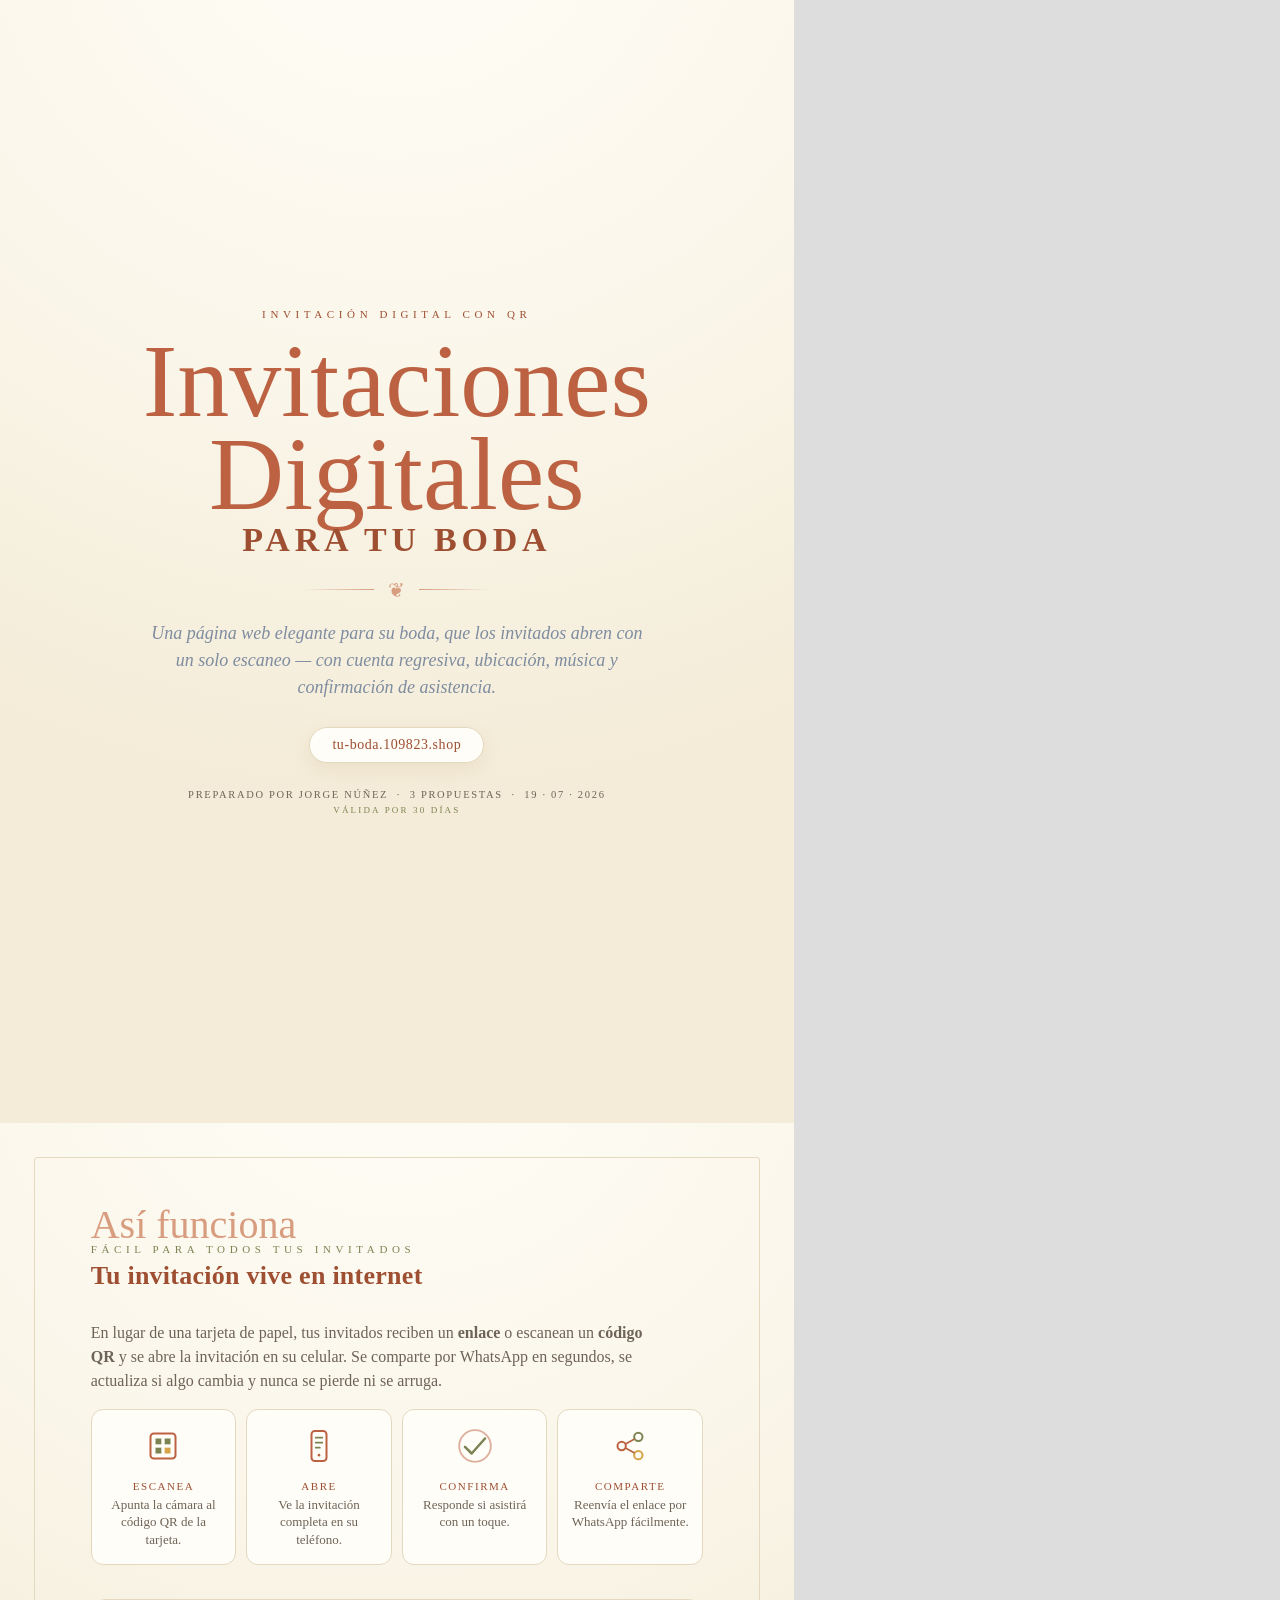
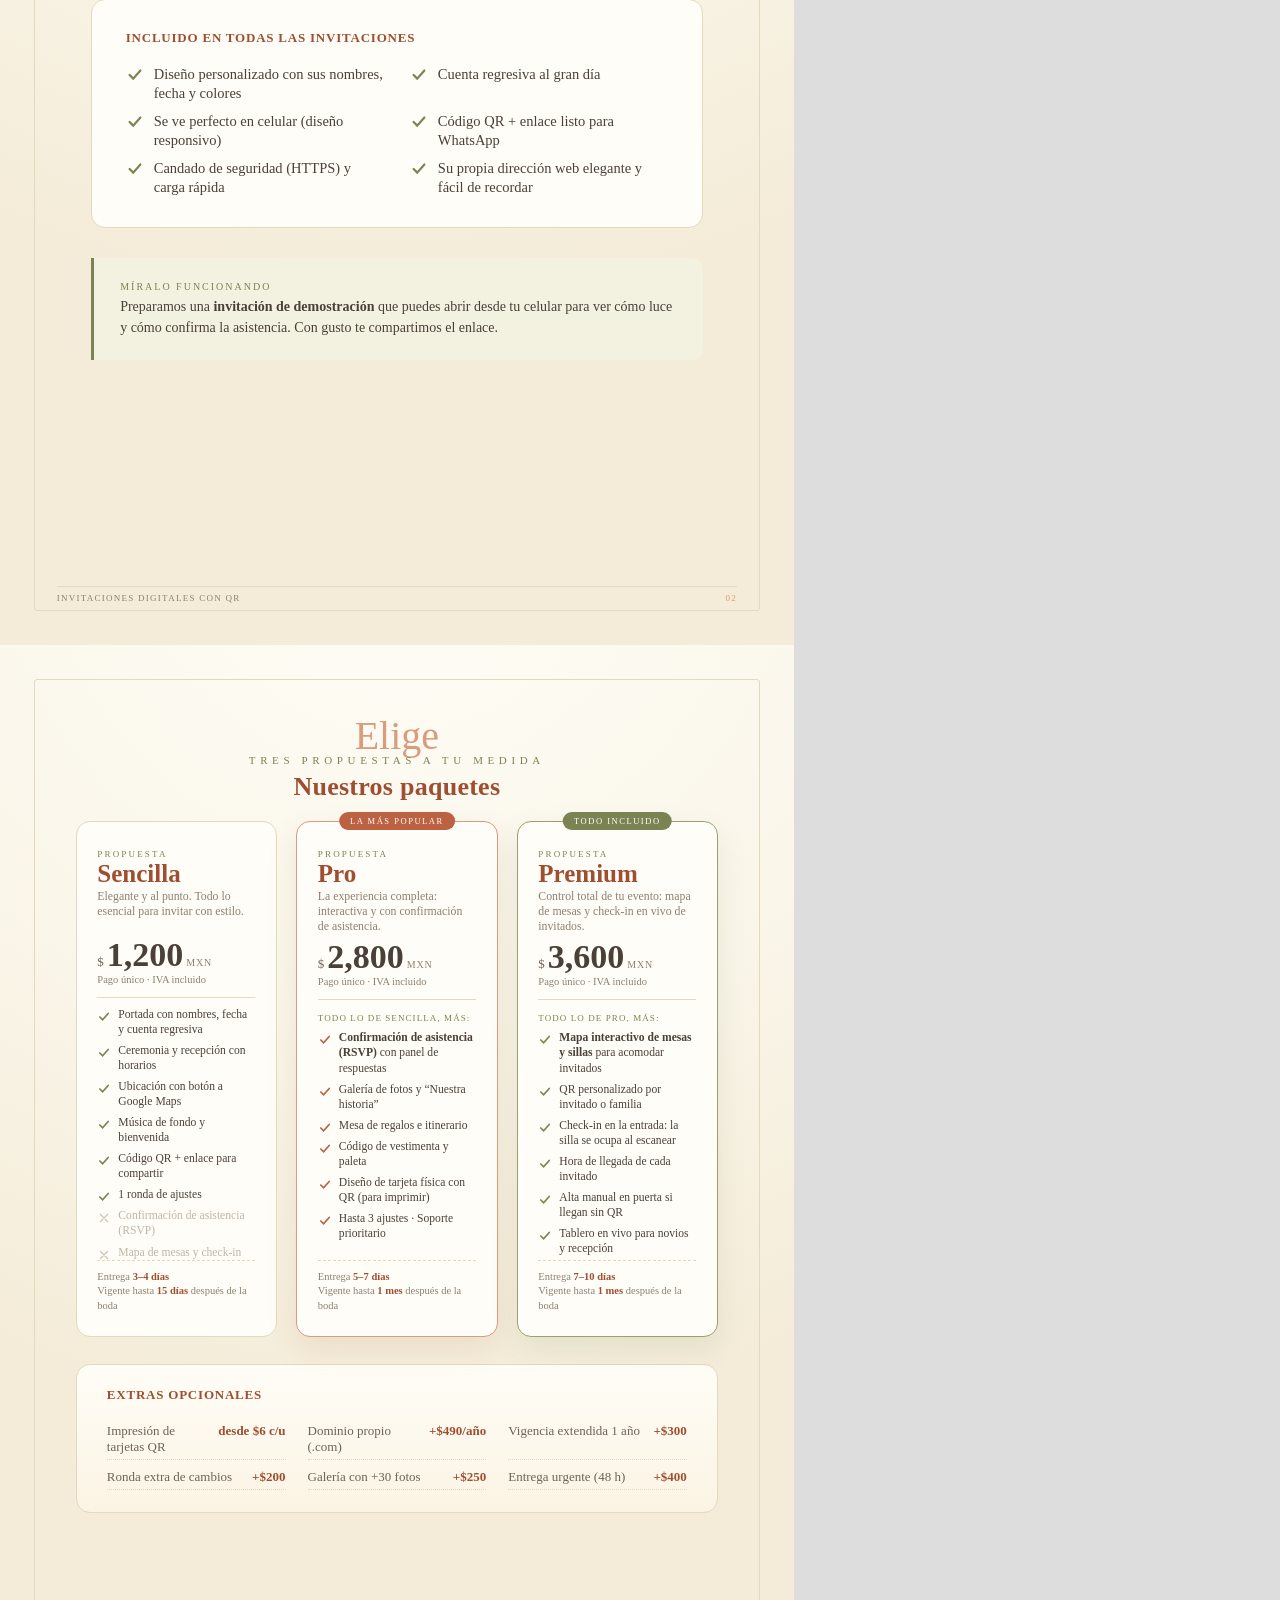
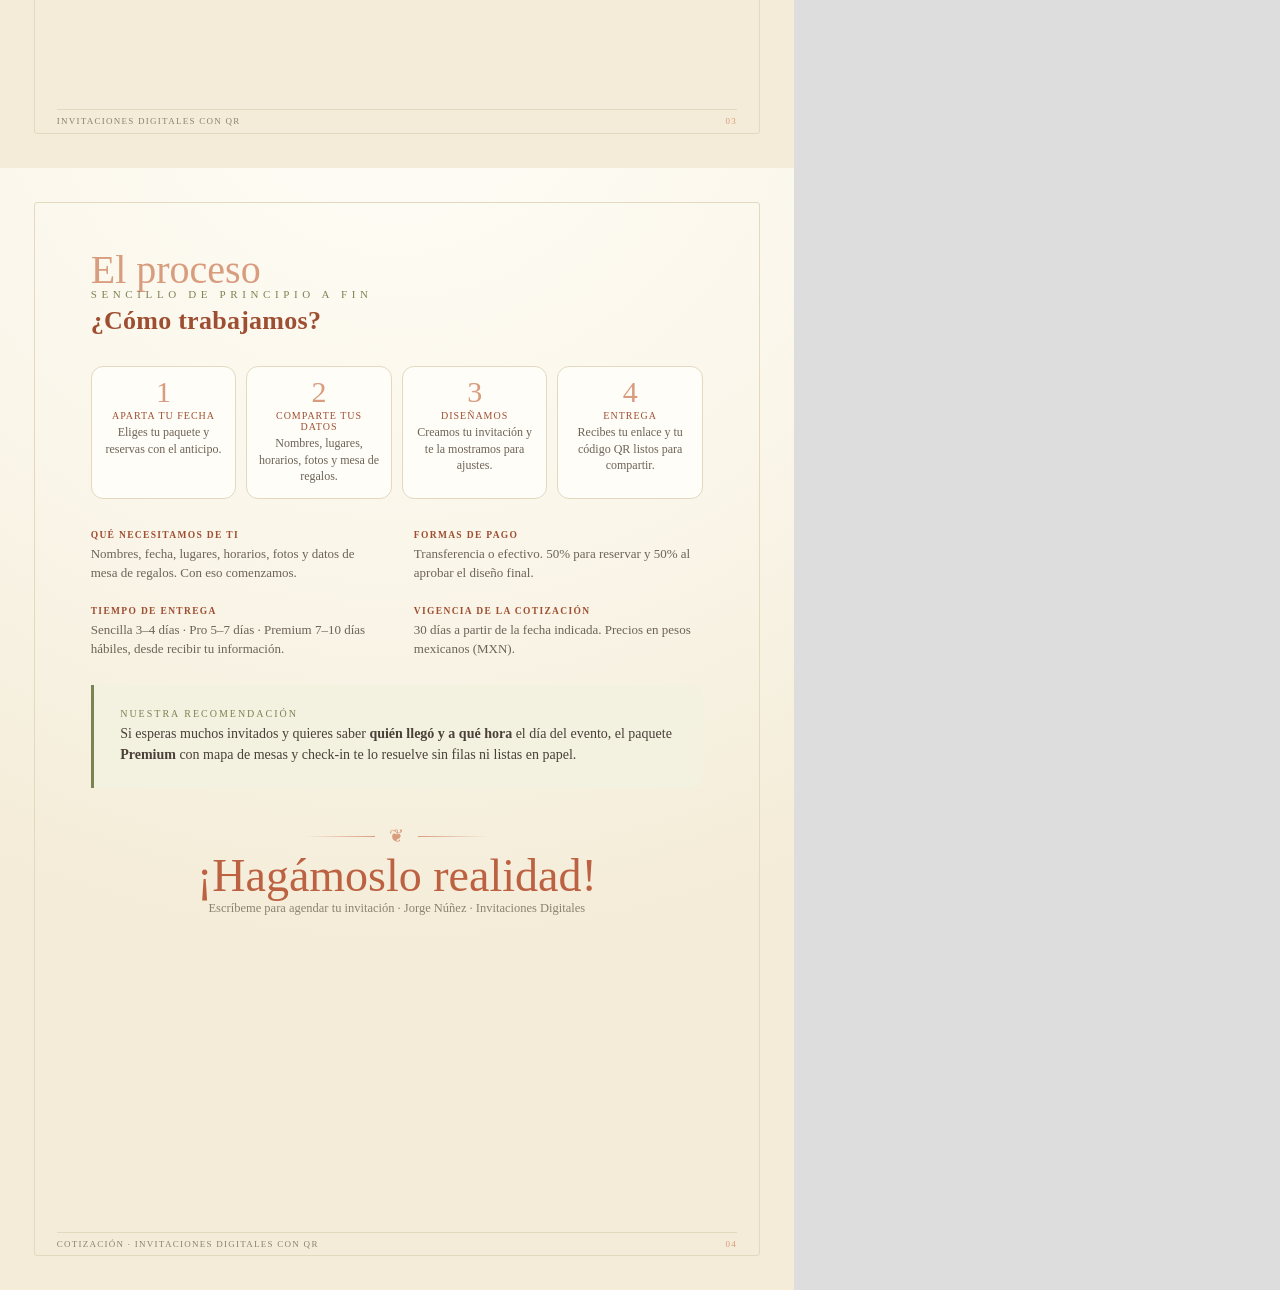
==== fuente/cotizacion_cliente.html @ ea80900f "Cotización 3 planes + demo con arte floral real del ejemplo - Precios actualizados: Sencilla $1,200," ====
<!DOCTYPE html>
<html lang="es">
<head>
<meta charset="utf-8">
<style id="faces">/*FACES*/</style>
<style id="assets">/*ASSETS*/</style>
<style>
:root{
  --cream:#FAF6EA; --cream2:#F4ECD8; --paper:#FFFDF7;
  --terra:#BC6242; --terra-d:#9E4E31; --terra-soft:#D89C7E;
  --olive:#7C8352; --olive-l:#9AA06B; --sage:#B7BE97;
  --slate:#7E8CA0; --slate-l:#A9B3C2;
  --ink:#4A4038; --ink-soft:#6E6357; --muted:#8C8171;
  --gold:#D6A34B; --line:#E4D8BF;
}
*{box-sizing:border-box; margin:0; padding:0;}
@page{size:A4; margin:0;}
html,body{background:#ddd;}
body{font-family:'Corm',serif; color:var(--ink); -webkit-print-color-adjust:exact; print-color-adjust:exact;}
.page{position:relative; width:210mm; height:297mm; overflow:hidden;
  background:radial-gradient(120% 80% at 50% -10%, #FFFDF7 0%, var(--cream) 55%, var(--cream2) 100%);
  page-break-after:always;}
.page:last-child{page-break-after:auto;}
.frame{position:absolute; inset:9mm; border:1px solid var(--line); border-radius:3px;}
.pad{position:absolute; inset:9mm; padding:15mm 15mm;}
.pad.wide{padding:13mm 11mm;}

.script{font-family:'Vibes',cursive; color:var(--terra); line-height:.9;}
.eyebrow{font-family:'Eczar',serif; text-transform:uppercase; letter-spacing:.42em; font-size:11px; color:var(--olive); font-weight:400;}
.eyebrow.t{color:var(--terra-d);}
h1.disp{font-family:'Corm',serif; font-weight:600; color:var(--terra-d); line-height:1.02;}
h2{font-family:'Corm',serif; font-weight:600; color:var(--terra-d); font-size:26px; letter-spacing:.01em;}
h3{font-family:'Eczar',serif; font-weight:600; color:var(--ink); font-size:13px; letter-spacing:.06em; text-transform:uppercase;}
p{font-size:16px; line-height:1.5; color:var(--ink-soft);}
.small{font-size:12.5px; color:var(--muted); line-height:1.5;}
.divider{display:flex; align-items:center; justify-content:center; gap:14px; color:var(--terra-soft);}
.divider::before,.divider::after{content:""; height:1px; width:70px; background:linear-gradient(90deg,transparent,var(--terra-soft));}
.divider::after{background:linear-gradient(270deg,transparent,var(--terra-soft));}

.cover-inner{position:absolute; inset:0; display:flex; flex-direction:column; align-items:center; justify-content:center; text-align:center; padding:0 30mm;}
.url-chip{display:inline-block; font-family:'Eczar',serif; font-size:14px; letter-spacing:.04em; color:var(--terra-d);
  background:var(--paper); border:1px solid var(--line); border-radius:40px; padding:9px 22px; box-shadow:0 6px 18px rgba(160,110,70,.10);}
.cover-foot{position:absolute; left:0; right:0; bottom:20mm; display:flex; justify-content:space-between; padding:0 26mm; align-items:flex-end;}
.cover-foot .lbl{font-family:'Eczar',serif; font-size:9.5px; letter-spacing:.28em; text-transform:uppercase; color:var(--olive);}
.cover-foot .val{font-family:'Corm',serif; font-size:16px; color:var(--ink); font-weight:500;}

.hd{display:flex; flex-direction:column; gap:6px; margin-bottom:8mm;}
.hd .num{font-family:'Vibes',cursive; font-size:40px; color:var(--terra-soft); line-height:.6;}

.steps{display:grid; grid-template-columns:repeat(4,1fr); gap:10px; margin-top:4mm;}
.step{background:var(--paper); border:1px solid var(--line); border-radius:12px; padding:16px 12px; text-align:center;}
.step .ic{width:40px;height:40px;margin:0 auto 10px;}
.step .st{font-family:'Eczar',serif; font-size:11px; letter-spacing:.14em; text-transform:uppercase; color:var(--terra-d); margin-bottom:4px;}
.step .sd{font-size:13px; color:var(--ink-soft); line-height:1.35;}

.always{margin-top:9mm; background:var(--paper); border:1px solid var(--line); border-radius:14px; padding:8mm 9mm;}
.chips{display:grid; grid-template-columns:1fr 1fr; gap:9px 26px; margin-top:5mm;}
.chip{display:flex; gap:10px; align-items:flex-start; font-size:14.5px; color:var(--ink); line-height:1.3;}
.tick{flex:0 0 auto; width:18px; height:18px; margin-top:1px;}

/* 3-up cards */
.cards{display:grid; grid-template-columns:repeat(3,1fr); gap:5mm; margin-top:2mm;}
.card{position:relative; background:var(--paper); border:1px solid var(--line); border-radius:14px; padding:7mm 5.5mm 6mm; display:flex; flex-direction:column;}
.card.pro{border-color:var(--terra-soft); box-shadow:0 12px 30px rgba(160,100,60,.12);}
.card.premium{border-color:var(--olive-l); box-shadow:0 12px 30px rgba(110,120,70,.12);}
.badge{position:absolute; top:-10px; left:50%; transform:translateX(-50%); font-family:'Eczar',serif; font-size:8.5px;
  letter-spacing:.18em; text-transform:uppercase; color:#fff; background:var(--terra); padding:4px 11px; border-radius:20px; white-space:nowrap;}
.badge.olive{background:var(--olive);}
.card .kite{font-family:'Eczar',serif; font-size:9px; letter-spacing:.24em; text-transform:uppercase; color:var(--olive);}
.card .name{font-family:'Corm',serif; font-weight:600; font-size:25px; color:var(--terra-d); margin:1px 0;}
.card .tag{font-size:11.8px; color:var(--muted); min-height:44px; line-height:1.3;}
.price{display:flex; align-items:baseline; gap:3px; margin:5px 0 2px;}
.price .cur{font-family:'Eczar',serif; font-size:13px; color:var(--ink-soft);}
.price .amt{font-family:'Corm',serif; font-weight:600; font-size:34px; color:var(--ink); line-height:1;}
.price .mx{font-family:'Eczar',serif; font-size:10px; color:var(--muted); letter-spacing:.08em;}
.price-note{font-size:10.5px; color:var(--muted); margin-bottom:7px;}
.hr{height:1px; background:var(--line); margin:5px 0 9px;}
.feat{list-style:none; display:flex; flex-direction:column; gap:6px;}
.feat li{position:relative; padding-left:21px; font-size:11.6px; color:var(--ink); line-height:1.3;}
.feat li .tick{position:absolute; left:0; top:2px; width:14px;height:14px;}
.feat li.dim{color:#BEB6A6;}
.feat li.head{padding-left:0; font-family:'Eczar',serif; font-size:9px; letter-spacing:.12em; text-transform:uppercase; color:var(--olive); margin-top:4px;}
.deliver{margin-top:auto; padding-top:9px; font-size:10.5px; color:var(--muted); border-top:1px dashed var(--line); line-height:1.4;}
.deliver b{color:var(--terra-d); font-weight:600;}

.extras{margin-top:7mm; background:linear-gradient(180deg,var(--paper),#FBF4E4); border:1px solid var(--line); border-radius:14px; padding:6mm 8mm;}
.extras-grid{display:grid; grid-template-columns:repeat(3,1fr); gap:5px 22px; margin-top:4mm;}
.ex{display:flex; justify-content:space-between; gap:8px; font-size:13px; padding:4px 0; border-bottom:1px dotted var(--line);}
.ex span{color:var(--ink-soft);} .ex b{color:var(--terra-d); font-weight:600; white-space:nowrap;}

.callout{margin-top:7mm; background:#F3F1E0; border-left:3px solid var(--olive); border-radius:0 10px 10px 0; padding:6mm 7mm;}
.callout .k{font-family:'Eczar',serif; font-size:10px; letter-spacing:.2em; text-transform:uppercase; color:var(--olive); margin-bottom:4px;}
.callout p{font-size:14px; color:var(--ink);}

.proc{display:grid; grid-template-columns:repeat(4,1fr); gap:10px; margin-top:5mm;}
.pc{text-align:center; background:var(--paper); border:1px solid var(--line); border-radius:12px; padding:14px 10px;}
.pc .pn{font-family:'Vibes',cursive; font-size:30px; color:var(--terra-soft); line-height:.7;}
.pc .pt{font-family:'Eczar',serif; font-size:10px; letter-spacing:.1em; text-transform:uppercase; color:var(--terra-d); margin:8px 0 3px;}
.pc .pdsc{font-size:12px; color:var(--ink-soft); line-height:1.35;}

.terms{display:grid; grid-template-columns:1fr 1fr; gap:6mm 9mm; margin-top:8mm;}
.term{font-size:13px; color:var(--ink-soft); line-height:1.45;}
.term b{font-family:'Eczar',serif; font-size:9.5px; letter-spacing:.14em; text-transform:uppercase; color:var(--terra-d); display:block; margin-bottom:2px;}

.foot{position:absolute; left:15mm; right:15mm; bottom:11mm; display:flex; justify-content:space-between; align-items:center;
  border-top:1px solid var(--line); padding-top:6px; font-family:'Eczar',serif; font-size:9px; letter-spacing:.14em; text-transform:uppercase; color:var(--muted);}
.pagenum{color:var(--terra-soft);}

/* ---- watercolor art del ejemplo (Janeth & Miguel) ---- */
.coverframe{position:absolute; inset:6mm; background:var(--art-border) no-repeat center; background-size:100% 100%; pointer-events:none;}
.cnr{position:absolute; pointer-events:none; background-repeat:no-repeat; background-size:contain; z-index:0;}
.cnr.tl{top:5mm; left:5mm; width:52mm; height:52mm; background-image:var(--art-tl); background-position:top left;}
.cnr.tr{top:5mm; right:5mm; width:52mm; height:52mm; background-image:var(--art-tr); background-position:top right;}
.cnr.bl{bottom:5mm; left:5mm; width:56mm; height:48mm; background-image:var(--art-bl); background-position:bottom left;}
.cnr.br{bottom:5mm; right:5mm; width:56mm; height:48mm; background-image:var(--art-br); background-position:bottom right;}
.cnr.sm{width:42mm; height:42mm;}
.pad, .cover-inner, .cover-foot{z-index:1;}
.cover-meta{font-family:'Eczar',serif; font-size:10.5px; letter-spacing:.16em; text-transform:uppercase; color:var(--ink-soft);}
.cover-meta2{font-family:'Eczar',serif; font-size:9px; letter-spacing:.24em; text-transform:uppercase; color:var(--olive); margin-top:5px;}
</style>
</head>
<body>

<!-- ============ PAGE 1 : COVER ============ -->
<div class="page">
  <div class="coverframe"></div>

  <div class="cover-inner">
    <div class="eyebrow t">Invitación Digital con QR</div>
    <div style="height:14px"></div>
    <div class="script" style="font-size:104px">Invitaciones Digitales</div>
    <h1 class="disp" style="font-size:34px; letter-spacing:.14em; margin-top:2px">PARA TU BODA</h1>
    <div style="height:20px"></div>
    <div class="divider"><span style="font-size:20px">❦</span></div>
    <div style="height:18px"></div>
    <p style="max-width:135mm; font-size:18px; color:var(--slate); font-style:italic">
      Una página web elegante para su boda, que los invitados abren con un solo escaneo —
      con cuenta regresiva, ubicación, música y confirmación de asistencia.</p>
    <div style="height:26px"></div>
    <div class="url-chip">tu-boda.109823.shop</div>
    <div style="height:26px"></div>
    <div class="cover-meta">Preparado por Jorge Núñez &nbsp;·&nbsp; 3 propuestas &nbsp;·&nbsp; 19 · 07 · 2026</div>
    <div class="cover-meta2">Válida por 30 días</div>
  </div>
</div>

<!-- ============ PAGE 2 : CÓMO FUNCIONA ============ -->
<div class="page">
  <div class="frame"></div>
  <div class="cnr tr"></div>
  <div class="cnr bl"></div>
  <div class="pad">
    <div class="hd">
      <span class="num">Así funciona</span>
      <div class="eyebrow">Fácil para todos tus invitados</div>
      <h2>Tu invitación vive en internet</h2>
    </div>
    <p style="max-width:150mm">
      En lugar de una tarjeta de papel, tus invitados reciben un <b>enlace</b> o escanean un
      <b>código QR</b> y se abre la invitación en su celular. Se comparte por WhatsApp en segundos,
      se actualiza si algo cambia y nunca se pierde ni se arruga.</p>

    <div class="steps">
      <div class="step">
        <svg class="ic" viewBox="0 0 48 48" fill="none"><rect x="9" y="9" width="30" height="30" rx="4" stroke="#BC6242" stroke-width="2.4"/><rect x="15" y="15" width="7" height="7" fill="#7C8352"/><rect x="26" y="15" width="7" height="7" fill="#7C8352"/><rect x="15" y="26" width="7" height="7" fill="#7C8352"/><rect x="26" y="26" width="7" height="7" fill="#D6A34B"/></svg>
        <div class="st">Escanea</div><div class="sd">Apunta la cámara al código QR de la tarjeta.</div>
      </div>
      <div class="step">
        <svg class="ic" viewBox="0 0 48 48" fill="none"><rect x="15" y="6" width="18" height="36" rx="4" stroke="#BC6242" stroke-width="2.4"/><path d="M20 14h8M20 20h8M20 26h5" stroke="#7C8352" stroke-width="2" stroke-linecap="round"/><circle cx="24" cy="35" r="1.6" fill="#BC6242"/></svg>
        <div class="st">Abre</div><div class="sd">Ve la invitación completa en su teléfono.</div>
      </div>
      <div class="step">
        <svg class="ic" viewBox="0 0 48 48" fill="none"><path d="M12 25l8 8 16-18" stroke="#7C8352" stroke-width="3" stroke-linecap="round" stroke-linejoin="round"/><circle cx="24" cy="24" r="19" stroke="#BC6242" stroke-width="2.2" opacity=".5"/></svg>
        <div class="st">Confirma</div><div class="sd">Responde si asistirá con un toque.</div>
      </div>
      <div class="step">
        <svg class="ic" viewBox="0 0 48 48" fill="none"><circle cx="14" cy="24" r="5" stroke="#BC6242" stroke-width="2.4"/><circle cx="34" cy="13" r="5" stroke="#7C8352" stroke-width="2.4"/><circle cx="34" cy="35" r="5" stroke="#D6A34B" stroke-width="2.4"/><path d="M18.5 21.5l11-6M18.5 26.5l11 6" stroke="#B4643F" stroke-width="2"/></svg>
        <div class="st">Comparte</div><div class="sd">Reenvía el enlace por WhatsApp fácilmente.</div>
      </div>
    </div>

    <div class="always">
      <h3 style="color:var(--terra-d)">Incluido en todas las invitaciones</h3>
      <div class="chips">
        <div class="chip"><svg class="tick" viewBox="0 0 20 20"><path d="M4 10l4 4 8-9" stroke="#7C8352" stroke-width="2.4" fill="none" stroke-linecap="round"/></svg>Diseño personalizado con sus nombres, fecha y colores</div>
        <div class="chip"><svg class="tick" viewBox="0 0 20 20"><path d="M4 10l4 4 8-9" stroke="#7C8352" stroke-width="2.4" fill="none" stroke-linecap="round"/></svg>Cuenta regresiva al gran día</div>
        <div class="chip"><svg class="tick" viewBox="0 0 20 20"><path d="M4 10l4 4 8-9" stroke="#7C8352" stroke-width="2.4" fill="none" stroke-linecap="round"/></svg>Se ve perfecto en celular (diseño responsivo)</div>
        <div class="chip"><svg class="tick" viewBox="0 0 20 20"><path d="M4 10l4 4 8-9" stroke="#7C8352" stroke-width="2.4" fill="none" stroke-linecap="round"/></svg>Código QR + enlace listo para WhatsApp</div>
        <div class="chip"><svg class="tick" viewBox="0 0 20 20"><path d="M4 10l4 4 8-9" stroke="#7C8352" stroke-width="2.4" fill="none" stroke-linecap="round"/></svg>Candado de seguridad (HTTPS) y carga rápida</div>
        <div class="chip"><svg class="tick" viewBox="0 0 20 20"><path d="M4 10l4 4 8-9" stroke="#7C8352" stroke-width="2.4" fill="none" stroke-linecap="round"/></svg>Su propia dirección web elegante y fácil de recordar</div>
      </div>
    </div>

    <div class="callout" style="margin-top:8mm">
      <div class="k">Míralo funcionando</div>
      <p>Preparamos una <b>invitación de demostración</b> que puedes abrir desde tu celular para ver
      cómo luce y cómo confirma la asistencia. Con gusto te compartimos el enlace.</p>
    </div>
  </div>
  <div class="foot"><span>Invitaciones Digitales con QR</span><span class="pagenum">02</span></div>
</div>

<!-- ============ PAGE 3 : PAQUETES ============ -->
<div class="page">
  <div class="frame"></div>
  <div class="cnr tl sm"></div>
  <div class="cnr tr sm"></div>
  <div class="pad wide" style="padding-top:12mm">
    <div class="hd" style="text-align:center; align-items:center; margin-bottom:5mm">
      <span class="num">Elige</span>
      <div class="eyebrow">Tres propuestas a tu medida</div>
      <h2>Nuestros paquetes</h2>
    </div>

    <div class="cards">
      <!-- SENCILLA -->
      <div class="card">
        <div class="kite">Propuesta</div>
        <div class="name">Sencilla</div>
        <div class="tag">Elegante y al punto. Todo lo esencial para invitar con estilo.</div>
        <div class="price"><span class="cur">$</span><span class="amt">1,200</span><span class="mx">MXN</span></div>
        <div class="price-note">Pago único · IVA incluido</div>
        <div class="hr"></div>
        <ul class="feat">
          <li><svg class="tick" viewBox="0 0 20 20"><path d="M4 10l4 4 8-9" stroke="#7C8352" stroke-width="2.4" fill="none" stroke-linecap="round"/></svg>Portada con nombres, fecha y cuenta regresiva</li>
          <li><svg class="tick" viewBox="0 0 20 20"><path d="M4 10l4 4 8-9" stroke="#7C8352" stroke-width="2.4" fill="none" stroke-linecap="round"/></svg>Ceremonia y recepción con horarios</li>
          <li><svg class="tick" viewBox="0 0 20 20"><path d="M4 10l4 4 8-9" stroke="#7C8352" stroke-width="2.4" fill="none" stroke-linecap="round"/></svg>Ubicación con botón a Google Maps</li>
          <li><svg class="tick" viewBox="0 0 20 20"><path d="M4 10l4 4 8-9" stroke="#7C8352" stroke-width="2.4" fill="none" stroke-linecap="round"/></svg>Música de fondo y bienvenida</li>
          <li><svg class="tick" viewBox="0 0 20 20"><path d="M4 10l4 4 8-9" stroke="#7C8352" stroke-width="2.4" fill="none" stroke-linecap="round"/></svg>Código QR + enlace para compartir</li>
          <li><svg class="tick" viewBox="0 0 20 20"><path d="M4 10l4 4 8-9" stroke="#7C8352" stroke-width="2.4" fill="none" stroke-linecap="round"/></svg>1 ronda de ajustes</li>
          <li class="dim"><svg class="tick" viewBox="0 0 20 20"><path d="M5 5l10 10M15 5L5 15" stroke="#CFC7B7" stroke-width="2" stroke-linecap="round"/></svg>Confirmación de asistencia (RSVP)</li>
          <li class="dim"><svg class="tick" viewBox="0 0 20 20"><path d="M5 5l10 10M15 5L5 15" stroke="#CFC7B7" stroke-width="2" stroke-linecap="round"/></svg>Mapa de mesas y check-in</li>
        </ul>
        <div class="deliver">Entrega <b>3–4 días</b><br>Vigente hasta <b>15 días</b> después de la boda</div>
      </div>

      <!-- PRO -->
      <div class="card pro">
        <div class="badge">La más popular</div>
        <div class="kite">Propuesta</div>
        <div class="name">Pro</div>
        <div class="tag">La experiencia completa: interactiva y con confirmación de asistencia.</div>
        <div class="price"><span class="cur">$</span><span class="amt">2,800</span><span class="mx">MXN</span></div>
        <div class="price-note">Pago único · IVA incluido</div>
        <div class="hr"></div>
        <ul class="feat">
          <li class="head">Todo lo de Sencilla, más:</li>
          <li><svg class="tick" viewBox="0 0 20 20"><path d="M4 10l4 4 8-9" stroke="#BC6242" stroke-width="2.4" fill="none" stroke-linecap="round"/></svg><b>Confirmación de asistencia (RSVP)</b> con panel de respuestas</li>
          <li><svg class="tick" viewBox="0 0 20 20"><path d="M4 10l4 4 8-9" stroke="#BC6242" stroke-width="2.4" fill="none" stroke-linecap="round"/></svg>Galería de fotos y “Nuestra historia”</li>
          <li><svg class="tick" viewBox="0 0 20 20"><path d="M4 10l4 4 8-9" stroke="#BC6242" stroke-width="2.4" fill="none" stroke-linecap="round"/></svg>Mesa de regalos e itinerario</li>
          <li><svg class="tick" viewBox="0 0 20 20"><path d="M4 10l4 4 8-9" stroke="#BC6242" stroke-width="2.4" fill="none" stroke-linecap="round"/></svg>Código de vestimenta y paleta</li>
          <li><svg class="tick" viewBox="0 0 20 20"><path d="M4 10l4 4 8-9" stroke="#BC6242" stroke-width="2.4" fill="none" stroke-linecap="round"/></svg>Diseño de tarjeta física con QR (para imprimir)</li>
          <li><svg class="tick" viewBox="0 0 20 20"><path d="M4 10l4 4 8-9" stroke="#BC6242" stroke-width="2.4" fill="none" stroke-linecap="round"/></svg>Hasta 3 ajustes · Soporte prioritario</li>
        </ul>
        <div class="deliver">Entrega <b>5–7 días</b><br>Vigente hasta <b>1 mes</b> después de la boda</div>
      </div>

      <!-- PREMIUM -->
      <div class="card premium">
        <div class="badge olive">Todo incluido</div>
        <div class="kite">Propuesta</div>
        <div class="name">Premium</div>
        <div class="tag">Control total de tu evento: mapa de mesas y check-in en vivo de invitados.</div>
        <div class="price"><span class="cur">$</span><span class="amt">3,600</span><span class="mx">MXN</span></div>
        <div class="price-note">Pago único · IVA incluido</div>
        <div class="hr"></div>
        <ul class="feat">
          <li class="head">Todo lo de Pro, más:</li>
          <li><svg class="tick" viewBox="0 0 20 20"><path d="M4 10l4 4 8-9" stroke="#7C8352" stroke-width="2.4" fill="none" stroke-linecap="round"/></svg><b>Mapa interactivo de mesas y sillas</b> para acomodar invitados</li>
          <li><svg class="tick" viewBox="0 0 20 20"><path d="M4 10l4 4 8-9" stroke="#7C8352" stroke-width="2.4" fill="none" stroke-linecap="round"/></svg>QR personalizado por invitado o familia</li>
          <li><svg class="tick" viewBox="0 0 20 20"><path d="M4 10l4 4 8-9" stroke="#7C8352" stroke-width="2.4" fill="none" stroke-linecap="round"/></svg>Check-in en la entrada: la silla se ocupa al escanear</li>
          <li><svg class="tick" viewBox="0 0 20 20"><path d="M4 10l4 4 8-9" stroke="#7C8352" stroke-width="2.4" fill="none" stroke-linecap="round"/></svg>Hora de llegada de cada invitado</li>
          <li><svg class="tick" viewBox="0 0 20 20"><path d="M4 10l4 4 8-9" stroke="#7C8352" stroke-width="2.4" fill="none" stroke-linecap="round"/></svg>Alta manual en puerta si llegan sin QR</li>
          <li><svg class="tick" viewBox="0 0 20 20"><path d="M4 10l4 4 8-9" stroke="#7C8352" stroke-width="2.4" fill="none" stroke-linecap="round"/></svg>Tablero en vivo para novios y recepción</li>
        </ul>
        <div class="deliver">Entrega <b>7–10 días</b><br>Vigente hasta <b>1 mes</b> después de la boda</div>
      </div>
    </div>

    <div class="extras">
      <h3 style="color:var(--terra-d)">Extras opcionales</h3>
      <div class="extras-grid">
        <div class="ex"><span>Impresión de tarjetas QR</span><b>desde $6 c/u</b></div>
        <div class="ex"><span>Dominio propio (.com)</span><b>+$490/año</b></div>
        <div class="ex"><span>Vigencia extendida 1 año</span><b>+$300</b></div>
        <div class="ex"><span>Ronda extra de cambios</span><b>+$200</b></div>
        <div class="ex"><span>Galería con +30 fotos</span><b>+$250</b></div>
        <div class="ex"><span>Entrega urgente (48 h)</span><b>+$400</b></div>
      </div>
    </div>
  </div>
  <div class="foot"><span>Invitaciones Digitales con QR</span><span class="pagenum">03</span></div>
</div>

<!-- ============ PAGE 4 : PROCESO + CONDICIONES ============ -->
<div class="page">
  <div class="frame"></div>
  <div class="cnr tr sm"></div>
  <div class="cnr br"></div>
  <div class="pad">
    <div class="hd">
      <span class="num">El proceso</span>
      <div class="eyebrow">Sencillo de principio a fin</div>
      <h2>¿Cómo trabajamos?</h2>
    </div>

    <div class="proc">
      <div class="pc"><div class="pn">1</div><div class="pt">Aparta tu fecha</div><div class="pdsc">Eliges tu paquete y reservas con el anticipo.</div></div>
      <div class="pc"><div class="pn">2</div><div class="pt">Comparte tus datos</div><div class="pdsc">Nombres, lugares, horarios, fotos y mesa de regalos.</div></div>
      <div class="pc"><div class="pn">3</div><div class="pt">Diseñamos</div><div class="pdsc">Creamos tu invitación y te la mostramos para ajustes.</div></div>
      <div class="pc"><div class="pn">4</div><div class="pt">Entrega</div><div class="pdsc">Recibes tu enlace y tu código QR listos para compartir.</div></div>
    </div>

    <div class="terms">
      <div class="term"><b>Qué necesitamos de ti</b>Nombres, fecha, lugares, horarios, fotos y datos de mesa de regalos. Con eso comenzamos.</div>
      <div class="term"><b>Formas de pago</b>Transferencia o efectivo. 50% para reservar y 50% al aprobar el diseño final.</div>
      <div class="term"><b>Tiempo de entrega</b>Sencilla 3–4 días · Pro 5–7 días · Premium 7–10 días hábiles, desde recibir tu información.</div>
      <div class="term"><b>Vigencia de la cotización</b>30 días a partir de la fecha indicada. Precios en pesos mexicanos (MXN).</div>
    </div>

    <div class="callout">
      <div class="k">Nuestra recomendación</div>
      <p>Si esperas muchos invitados y quieres saber <b>quién llegó y a qué hora</b> el día del evento,
      el paquete <b>Premium</b> con mapa de mesas y check-in te lo resuelve sin filas ni listas en papel.</p>
    </div>

    <div style="text-align:center; margin-top:10mm">
      <div class="divider"><span style="font-size:18px">❦</span></div>
      <div class="script" style="font-size:46px; margin-top:8px">¡Hagámoslo realidad!</div>
      <p class="small" style="margin-top:2px">Escríbeme para agendar tu invitación · Jorge Núñez · Invitaciones Digitales</p>
    </div>
  </div>
  <div class="foot"><span>Cotización · Invitaciones Digitales con QR</span><span class="pagenum">04</span></div>
</div>

</body>
</html>
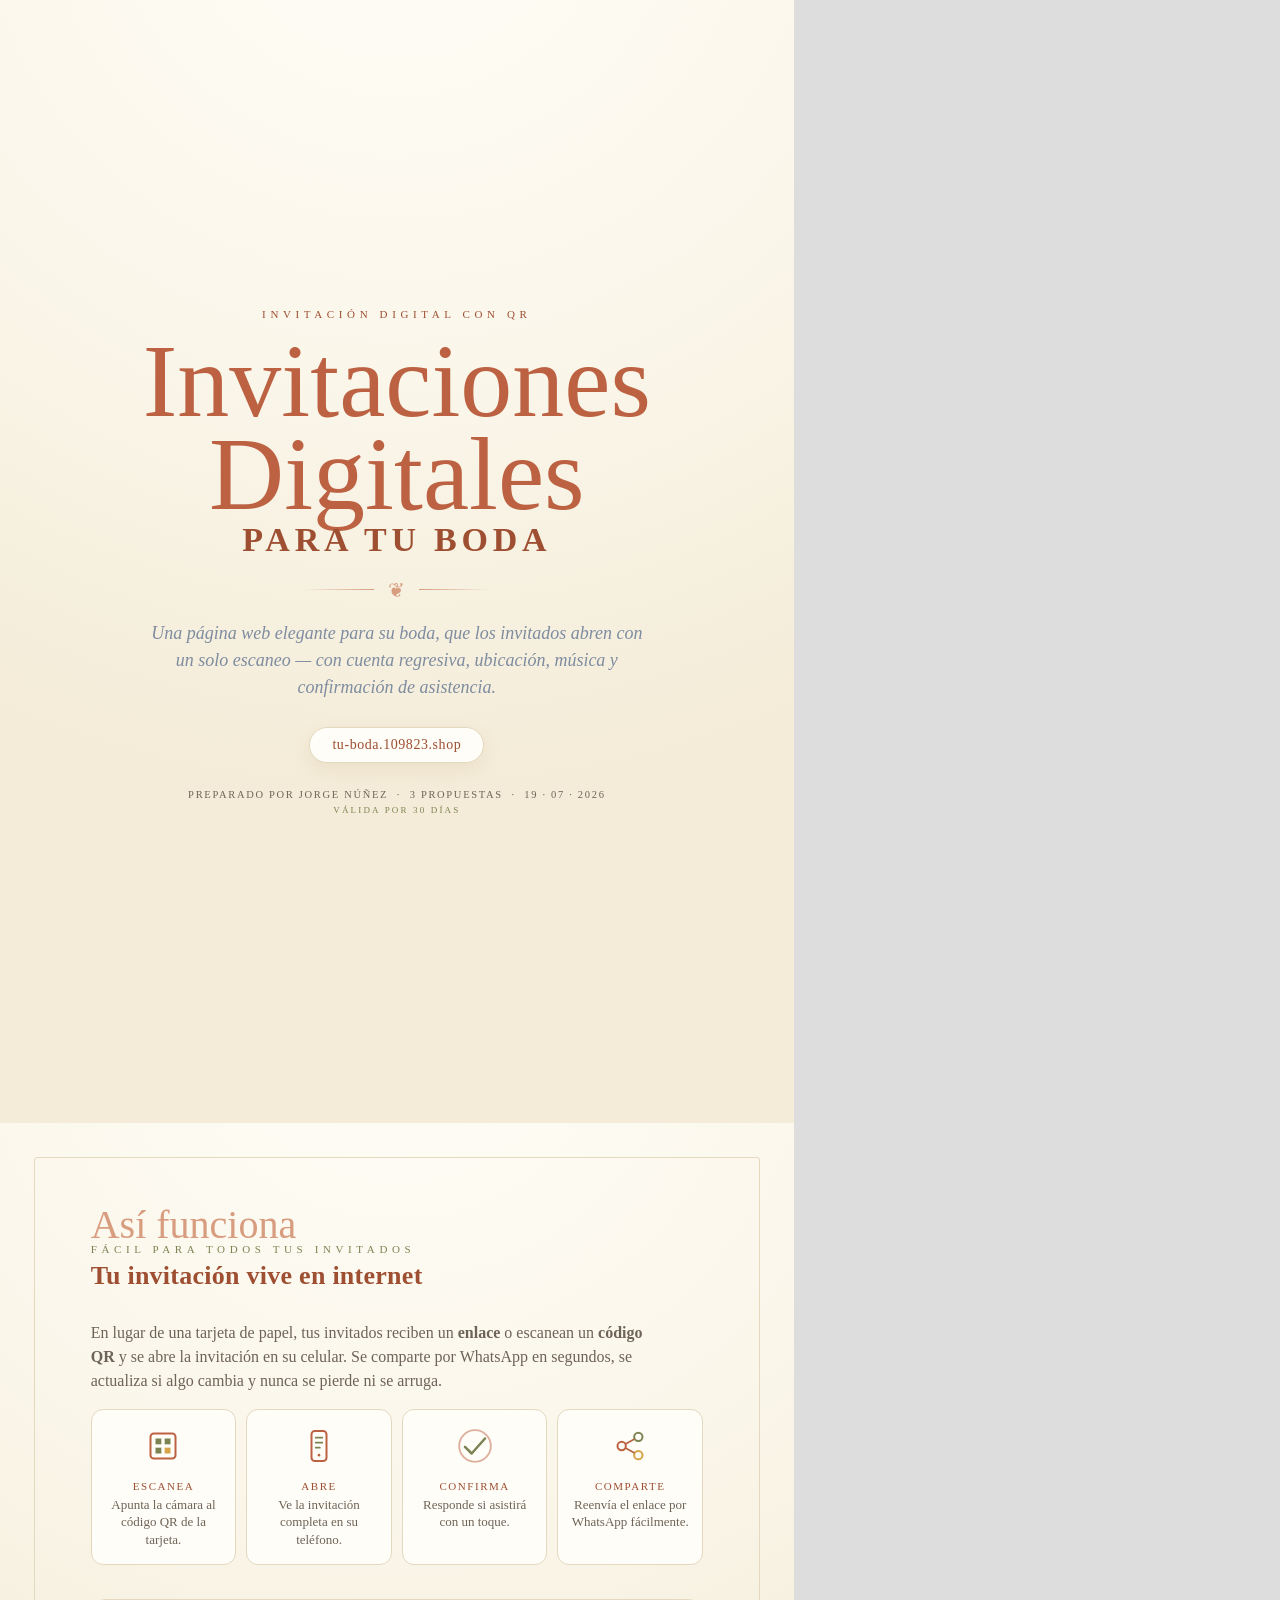
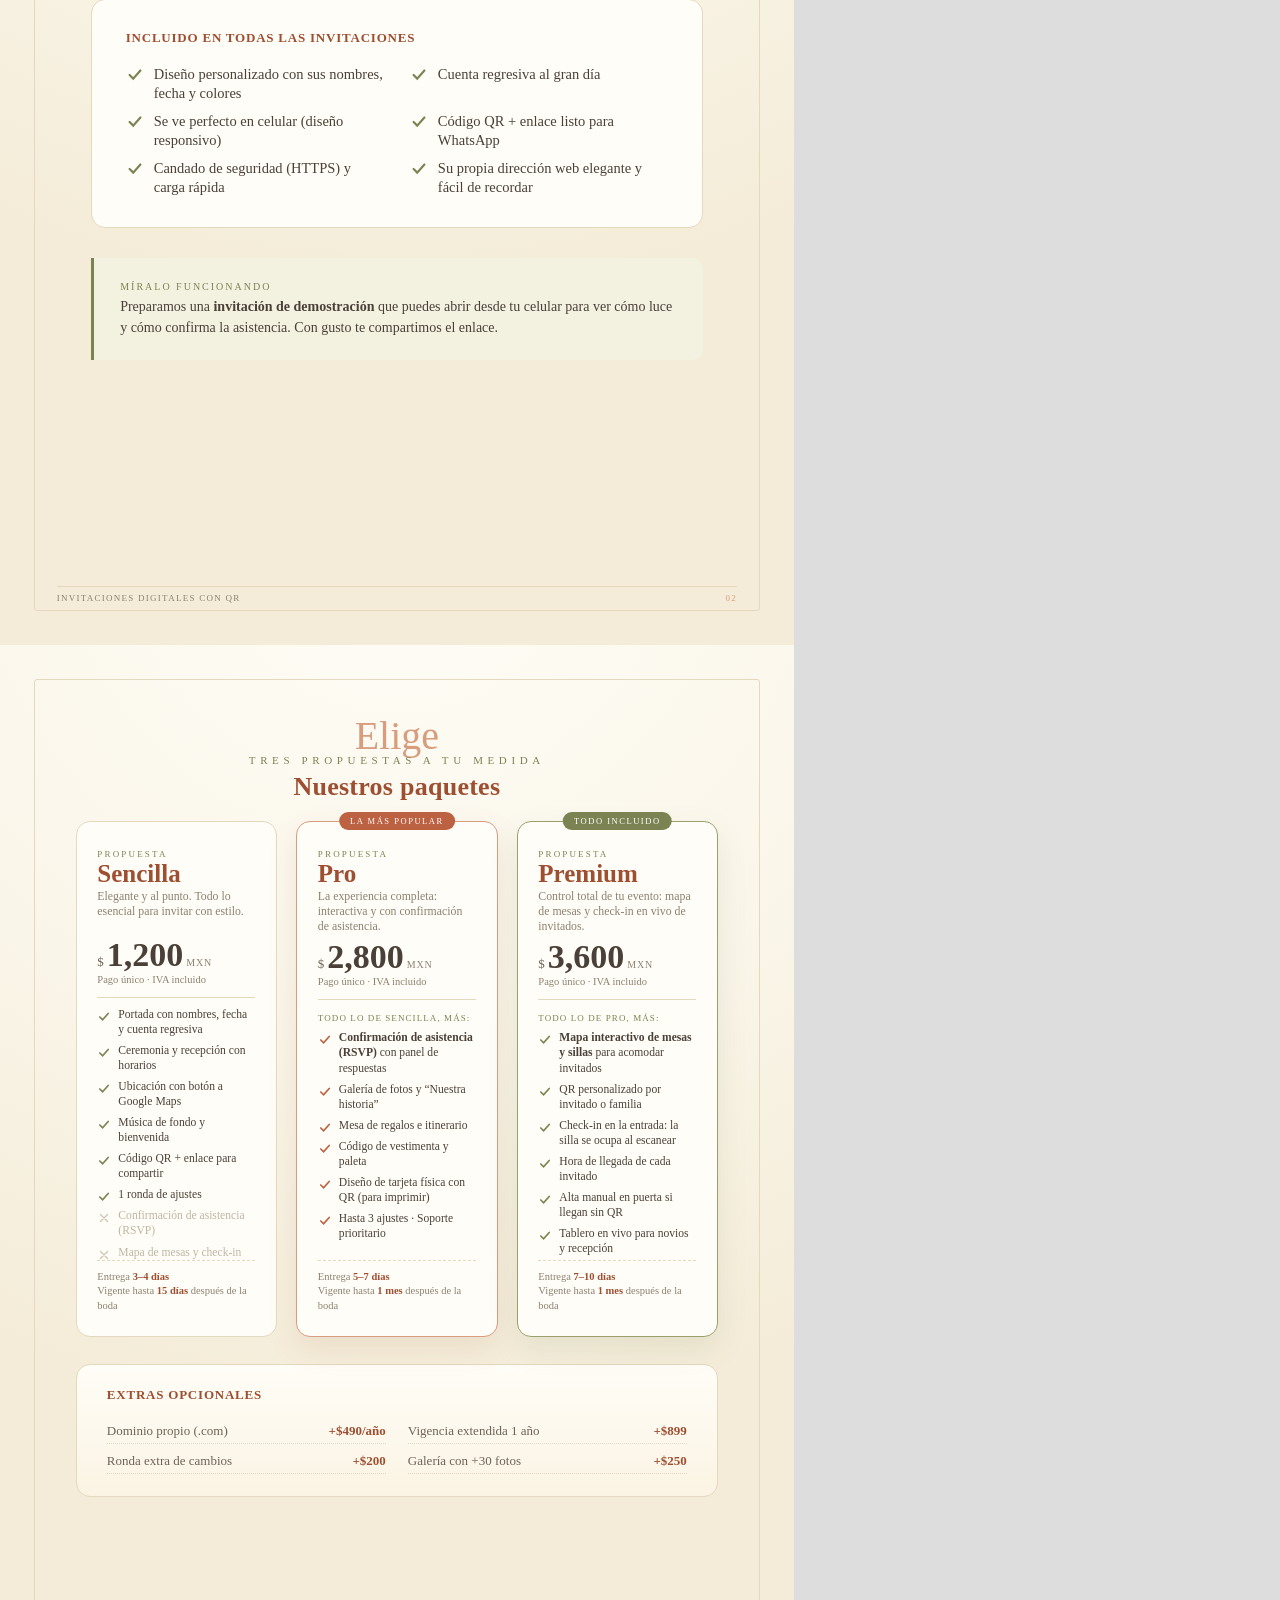
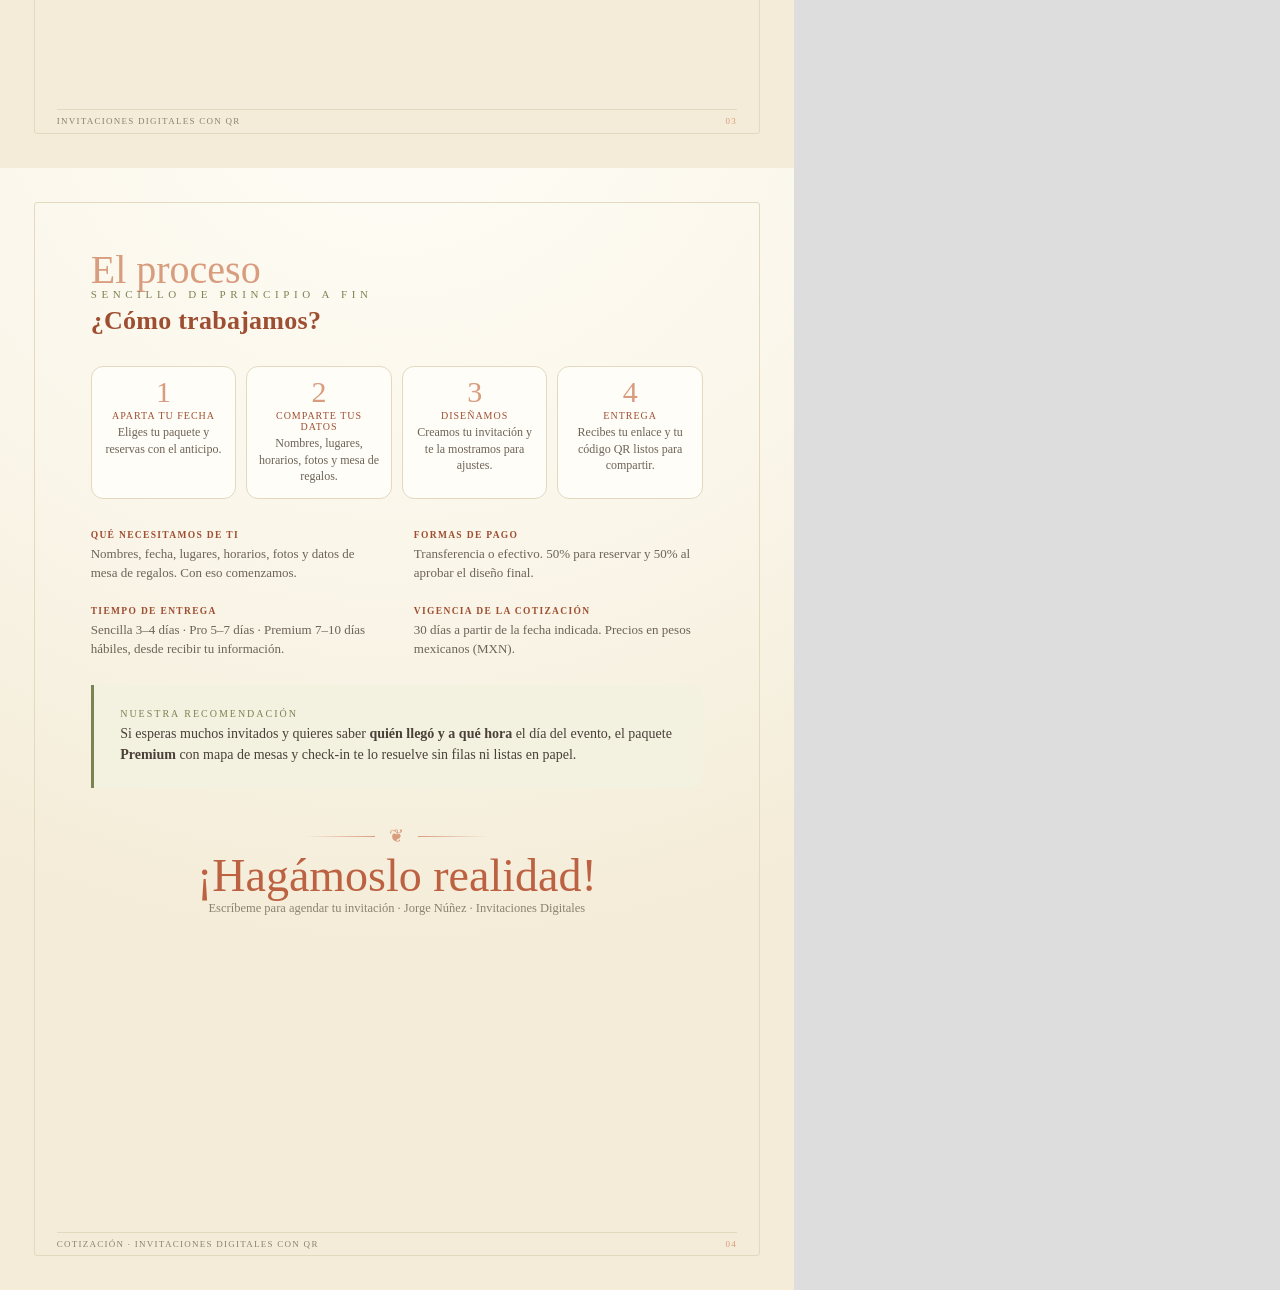
==== commit 8ec07900: "Ajustar extras: quitar urgencia e impresión física de QR; vigencia extendida a $899 Co-Authored-By: " ====
--- a/fuente/cotizacion_cliente.html
+++ b/fuente/cotizacion_cliente.html
@@ -279,13 +279,11 @@
 
     <div class="extras">
       <h3 style="color:var(--terra-d)">Extras opcionales</h3>
-      <div class="extras-grid">
-        <div class="ex"><span>Impresión de tarjetas QR</span><b>desde $6 c/u</b></div>
+      <div class="extras-grid" style="grid-template-columns:repeat(2,1fr)">
         <div class="ex"><span>Dominio propio (.com)</span><b>+$490/año</b></div>
-        <div class="ex"><span>Vigencia extendida 1 año</span><b>+$300</b></div>
+        <div class="ex"><span>Vigencia extendida 1 año</span><b>+$899</b></div>
         <div class="ex"><span>Ronda extra de cambios</span><b>+$200</b></div>
         <div class="ex"><span>Galería con +30 fotos</span><b>+$250</b></div>
-        <div class="ex"><span>Entrega urgente (48 h)</span><b>+$400</b></div>
       </div>
     </div>
   </div>
